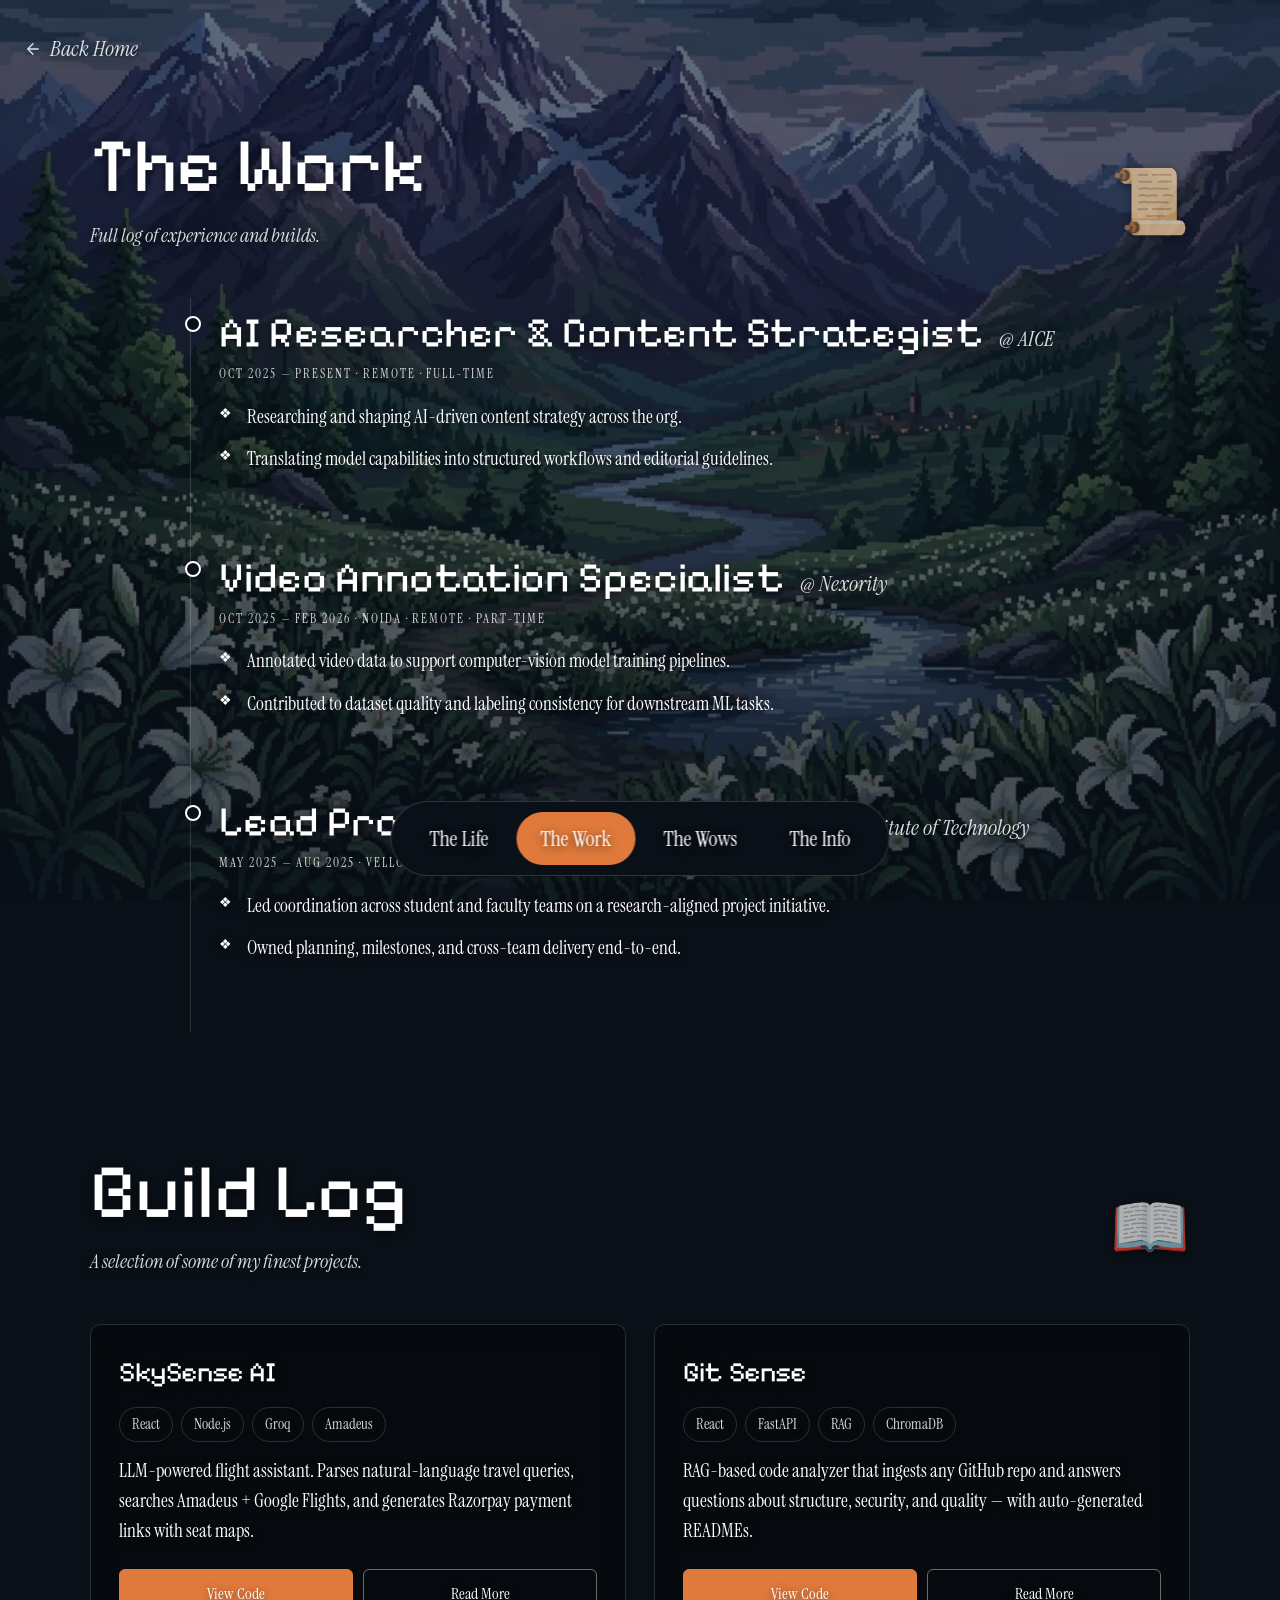
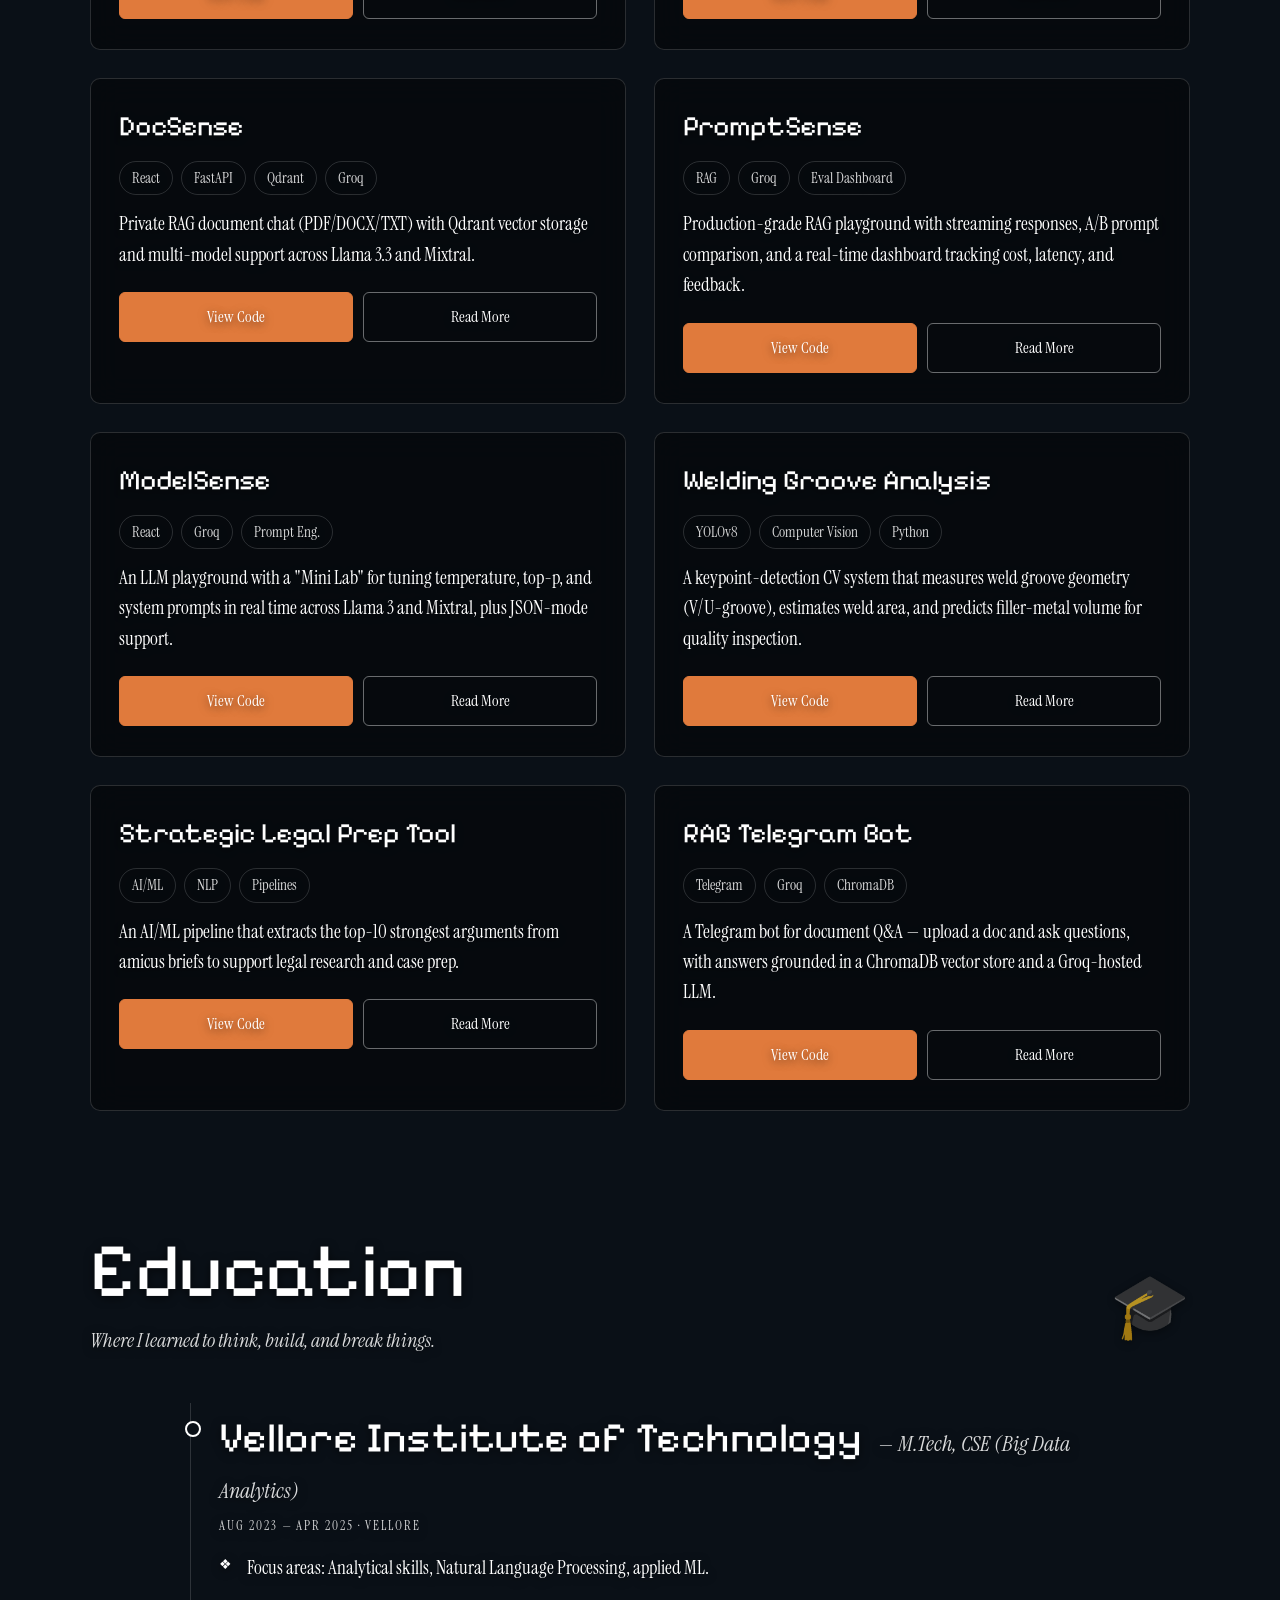
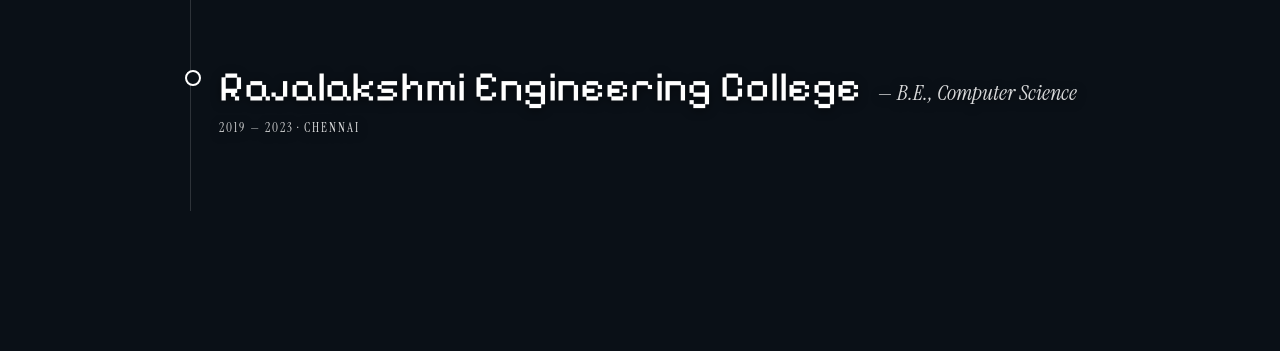
==== work.html @ 26bca6f2 "Initial portfolio site" ====
<!DOCTYPE html>
<html lang="en">
<head>
<meta charset="UTF-8" />
<meta name="viewport" content="width=device-width, initial-scale=1.0" />
<title>The Work — Palani Prashanth</title>
<link rel="preconnect" href="https://fonts.googleapis.com" />
<link rel="preconnect" href="https://fonts.gstatic.com" crossorigin />
<link href="https://fonts.googleapis.com/css2?family=Instrument+Serif:ital@0;1&family=Pixelify+Sans:wght@400;500;600;700&display=swap" rel="stylesheet" />
<link rel="stylesheet" href="styles.css" />
<meta name="description" content="Full log of experience and builds." />
<meta name="author" content="Palani Prashanth" />
<meta name="theme-color" content="#0a1017" />
<link rel="icon" type="image/svg+xml" href="favicon.svg" />
<meta property="og:type" content="website" />
<meta property="og:title" content="The Work — Palani Prashanth" />
<meta property="og:description" content="Full log of experience and builds." />
<meta property="og:image" content="bg.webp" />
<meta name="twitter:card" content="summary_large_image" />
<meta name="twitter:title" content="The Work — Palani Prashanth" />
<meta name="twitter:description" content="Full log of experience and builds." />
<meta name="twitter:image" content="bg.webp" />
</head>
<body>

<a href="index.html" class="back">
  <svg viewBox="0 0 24 24" fill="none" stroke="currentColor" stroke-width="1.8" stroke-linecap="round" stroke-linejoin="round"><path d="M19 12H5M12 19l-7-7 7-7"/></svg>
  Back Home
</a>

<header class="section-head fade" style="margin-top: 60px; max-width: 1100px; margin-left:auto; margin-right:auto;">
  <div class="titles">
    <h2>The Work</h2>
    <p>Full log of experience and builds.</p>
  </div>
  <div class="icon">📜</div>
</header>

<section class="section reveal" style="margin-top: 40px;">
  <div class="timeline fade-1">

    <div class="tl-item reveal">
      <h3>AI Researcher &amp; Content Strategist <small>@ AICE</small></h3>
      <div class="tl-meta">OCT 2025 — PRESENT · REMOTE · FULL-TIME</div>
      <ul>
        <li>Researching and shaping AI-driven content strategy across the org.</li>
        <li>Translating model capabilities into structured workflows and editorial guidelines.</li>
      </ul>
    </div>

    <div class="tl-item reveal">
      <h3>Video Annotation Specialist <small>@ Nexority</small></h3>
      <div class="tl-meta">OCT 2025 — FEB 2026 · NOIDA · REMOTE · PART-TIME</div>
      <ul>
        <li>Annotated video data to support computer-vision model training pipelines.</li>
        <li>Contributed to dataset quality and labeling consistency for downstream ML tasks.</li>
      </ul>
    </div>

    <div class="tl-item reveal">
      <h3>Lead Project Coordinator <small>@ Vellore Institute of Technology</small></h3>
      <div class="tl-meta">MAY 2025 — AUG 2025 · VELLORE · HYBRID · FREELANCE</div>
      <ul>
        <li>Led coordination across student and faculty teams on a research-aligned project initiative.</li>
        <li>Owned planning, milestones, and cross-team delivery end-to-end.</li>
      </ul>
    </div>

  </div>
</section>

<section class="section reveal">
  <div class="section-head">
    <div class="titles">
      <h2>Build Log</h2>
      <p>A selection of some of my finest projects.</p>
    </div>
    <div class="icon">📖</div>
  </div>

  <div class="projects">
    <article class="project reveal">
      <h3>SkySense AI</h3>
      <div class="tags"><span class="tag">React</span><span class="tag">Node.js</span><span class="tag">Groq</span><span class="tag">Amadeus</span></div>
      <p>LLM-powered flight assistant. Parses natural-language travel queries, searches Amadeus + Google Flights, and generates Razorpay payment links with seat maps.</p>
      <div class="actions">
        <a class="btn btn-primary" href="https://github.com/palaniprashanth01/skysense-ai" target="_blank" rel="noopener">View Code</a>
        <a class="btn btn-ghost" href="https://github.com/palaniprashanth01/skysense-ai#readme" target="_blank" rel="noopener">Read More</a>
      </div>
    </article>

    <article class="project reveal">
      <h3>Git Sense</h3>
      <div class="tags"><span class="tag">React</span><span class="tag">FastAPI</span><span class="tag">RAG</span><span class="tag">ChromaDB</span></div>
      <p>RAG-based code analyzer that ingests any GitHub repo and answers questions about structure, security, and quality — with auto-generated READMEs.</p>
      <div class="actions">
        <a class="btn btn-primary" href="https://github.com/palaniprashanth01/Git-Sense" target="_blank" rel="noopener">View Code</a>
        <a class="btn btn-ghost" href="https://github.com/palaniprashanth01/Git-Sense#readme" target="_blank" rel="noopener">Read More</a>
      </div>
    </article>

    <article class="project reveal">
      <h3>DocSense</h3>
      <div class="tags"><span class="tag">React</span><span class="tag">FastAPI</span><span class="tag">Qdrant</span><span class="tag">Groq</span></div>
      <p>Private RAG document chat (PDF/DOCX/TXT) with Qdrant vector storage and multi-model support across Llama 3.3 and Mixtral.</p>
      <div class="actions">
        <a class="btn btn-primary" href="https://github.com/palaniprashanth01/Docsense" target="_blank" rel="noopener">View Code</a>
        <a class="btn btn-ghost" href="https://github.com/palaniprashanth01/Docsense#readme" target="_blank" rel="noopener">Read More</a>
      </div>
    </article>

    <article class="project reveal">
      <h3>PromptSense</h3>
      <div class="tags"><span class="tag">RAG</span><span class="tag">Groq</span><span class="tag">Eval Dashboard</span></div>
      <p>Production-grade RAG playground with streaming responses, A/B prompt comparison, and a real-time dashboard tracking cost, latency, and feedback.</p>
      <div class="actions">
        <a class="btn btn-primary" href="https://github.com/palaniprashanth01/Prompt-Sense" target="_blank" rel="noopener">View Code</a>
        <a class="btn btn-ghost" href="https://github.com/palaniprashanth01/Prompt-Sense#readme" target="_blank" rel="noopener">Read More</a>
      </div>
    </article>

    <article class="project reveal">
      <h3>ModelSense</h3>
      <div class="tags"><span class="tag">React</span><span class="tag">Groq</span><span class="tag">Prompt Eng.</span></div>
      <p>An LLM playground with a "Mini Lab" for tuning temperature, top-p, and system prompts in real time across Llama 3 and Mixtral, plus JSON-mode support.</p>
      <div class="actions">
        <a class="btn btn-primary" href="https://github.com/palaniprashanth01/ModelSense" target="_blank" rel="noopener">View Code</a>
        <a class="btn btn-ghost" href="https://github.com/palaniprashanth01/ModelSense#readme" target="_blank" rel="noopener">Read More</a>
      </div>
    </article>

    <article class="project reveal">
      <h3>Welding Groove Analysis</h3>
      <div class="tags"><span class="tag">YOLOv8</span><span class="tag">Computer Vision</span><span class="tag">Python</span></div>
      <p>A keypoint-detection CV system that measures weld groove geometry (V/U-groove), estimates weld area, and predicts filler-metal volume for quality inspection.</p>
      <div class="actions">
        <a class="btn btn-primary" href="https://github.com/palaniprashanth01/AI-Powered-Welding-Groove-Analysis-System-using-YOLOv8" target="_blank" rel="noopener">View Code</a>
        <a class="btn btn-ghost" href="https://github.com/palaniprashanth01/AI-Powered-Welding-Groove-Analysis-System-using-YOLOv8#readme" target="_blank" rel="noopener">Read More</a>
      </div>
    </article>

    <article class="project reveal">
      <h3>Strategic Legal Prep Tool</h3>
      <div class="tags"><span class="tag">AI/ML</span><span class="tag">NLP</span><span class="tag">Pipelines</span></div>
      <p>An AI/ML pipeline that extracts the top-10 strongest arguments from amicus briefs to support legal research and case prep.</p>
      <div class="actions">
        <a class="btn btn-primary" href="https://github.com/palaniprashanth01/Developing-a-Strategic-Legal-Preparation-Tool-" target="_blank" rel="noopener">View Code</a>
        <a class="btn btn-ghost" href="https://github.com/palaniprashanth01/Developing-a-Strategic-Legal-Preparation-Tool-#readme" target="_blank" rel="noopener">Read More</a>
      </div>
    </article>

    <article class="project reveal">
      <h3>RAG Telegram Bot</h3>
      <div class="tags"><span class="tag">Telegram</span><span class="tag">Groq</span><span class="tag">ChromaDB</span></div>
      <p>A Telegram bot for document Q&amp;A — upload a doc and ask questions, with answers grounded in a ChromaDB vector store and a Groq-hosted LLM.</p>
      <div class="actions">
        <a class="btn btn-primary" href="https://github.com/palaniprashanth01/rag-telegram-bot" target="_blank" rel="noopener">View Code</a>
        <a class="btn btn-ghost" href="https://github.com/palaniprashanth01/rag-telegram-bot#readme" target="_blank" rel="noopener">Read More</a>
      </div>
    </article>
  </div>
</section>

<section class="section reveal">
  <div class="section-head">
    <div class="titles">
      <h2>Education</h2>
      <p>Where I learned to think, build, and break things.</p>
    </div>
    <div class="icon">🎓</div>
  </div>

  <div class="timeline">
    <div class="tl-item reveal">
      <h3>Vellore Institute of Technology <small>— M.Tech, CSE (Big Data Analytics)</small></h3>
      <div class="tl-meta">AUG 2023 — APR 2025 · VELLORE</div>
      <ul>
        <li>Focus areas: Analytical skills, Natural Language Processing, applied ML.</li>
      </ul>
    </div>
    <div class="tl-item reveal">
      <h3>Rajalakshmi Engineering College <small>— B.E., Computer Science</small></h3>
      <div class="tl-meta">2019 — 2023 · CHENNAI</div>
    </div>
  </div>
</section>



<nav class="bottom-nav">
  <a href="index.html">The Life</a>
  <a href="work.html" class="active">The Work</a>
  <a href="wows.html">The Wows</a>
  <a href="contact.html">The Info</a>
</nav>


<script>
  const observer = new IntersectionObserver((entries) => {
    entries.forEach(entry => {
      if (entry.isIntersecting) {
        entry.target.classList.add("active");
      }
    });
  }, { threshold: 0.1 });

  document.querySelectorAll(".reveal").forEach(el => observer.observe(el));
</script>
</body>

</html>
---- styles.css ----
/* ============================================================
   Shared styles — Portfolio (inspired by hrsht.me design)
   ============================================================ */

:root {
  --bg: #0a1017;
  --text: #ffffff;
  --brand: #ffffff;
  --brand-dark: #dddddd;
  --accent: #e07a3c;
  --accent-dark: #c2632a;
  --muted: rgba(255, 255, 255, 0.85);
  --grid: transparent;
  --card-border: rgba(255, 255, 255, 0.15);
  --card-bg: rgba(0, 0, 0, 0.4);
}

* { box-sizing: border-box; margin: 0; padding: 0; }

html { scroll-behavior: smooth; }

body {
  background-color: var(--bg);
  background-image: linear-gradient(rgba(10, 16, 23, 0.55), rgba(10, 16, 23, 0.75)), url('bg.webp');
  background-size: cover;
  background-position: center bottom;
  background-attachment: fixed;
  color: var(--text);
  text-shadow: 0 2px 10px rgba(0, 0, 0, 0.6);
  font-family: "Instrument Serif", Georgia, serif;
  font-size: 18px;
  line-height: 1.5;
  min-height: 100vh;
  -webkit-font-smoothing: antialiased;
  padding: 32px 24px 140px;
}

a { color: inherit; text-decoration: none; }

/* ---------- Back link ---------- */
.back {
  display: inline-flex;
  align-items: center;
  gap: 8px;
  color: var(--muted);
  font-style: italic;
  font-size: 22px;
  transition: color .2s ease;
}
.back:hover { color: var(--brand); }
.back svg { width: 18px; height: 18px; }

/* ---------- Layout ---------- */
.container { max-width: 1100px; margin: 0 auto; }
.narrow { max-width: 720px; margin: 0 auto; }

/* ---------- Headings ---------- */
.display {
  font-family: "Pixelify Sans", "Instrument Serif", serif;
  font-weight: 700;
  font-size: clamp(64px, 12vw, 152px);
  color: #ffffff;
  letter-spacing: 0.02em;
  line-height: 1.05;
  text-shadow: 0 4px 18px rgba(0, 0, 0, 0.85);
}
.display-md {
  font-family: "Pixelify Sans", "Instrument Serif", serif;
  font-weight: 700;
  font-size: clamp(48px, 7vw, 100px);
  color: #ffffff;
  line-height: 1.05;
  text-shadow: 0 4px 16px rgba(0, 0, 0, 0.85);
}
.subtitle {
  font-size: 24px;
  color: var(--text);
  opacity: 1;
}

.italic { font-style: italic; }

/* ---------- Hero (home) ---------- */
.hero {
  min-height: 70vh;
  display: flex;
  flex-direction: column;
  justify-content: center;
  align-items: center;
  text-align: center;
  padding: 40px 0 80px;
  animation: fadeUp .8s ease both;
}
.hero h1 { text-align: center; }
.hero .tag {
  margin-top: 28px;
  font-size: 26px;
  color: var(--text);
  opacity: 1;
}
.hero .tag em {
  font-style: italic;
  font-weight: 600;
  text-decoration: underline wavy var(--brand) 1.5px;
  text-underline-offset: 6px;
}
.hero .bio {
  margin-top: 22px;
  max-width: 720px;
  font-size: 22px;
  line-height: 1.6;
  color: var(--text);
}
.hero .bio em {
  font-style: italic;
  font-weight: 600;
  color: var(--accent);
}

/* ---------- Choose Path divider ---------- */
.path-divider {
  display: flex; align-items: center; justify-content: center;
  gap: 18px;
  letter-spacing: 0.25em;
  font-size: 14px;
  color: var(--muted);
  margin: 60px 0 28px;
  text-transform: uppercase;
}
.path-divider::before, .path-divider::after {
  content: ""; width: 60px; height: 1px; background: var(--card-border);
}

/* ---------- Path cards ---------- */
.paths {
  display: grid;
  grid-template-columns: repeat(3, 1fr);
  gap: 20px;
  max-width: 1100px;
  margin: 0 auto;
}
.path-card {
  position: relative;
  border: 1px solid var(--card-border);
  border-radius: 8px;
  padding: 24px 28px 36px;
  min-height: 200px;
  background: var(--card-bg);
  backdrop-filter: blur(16px);
  -webkit-backdrop-filter: blur(16px);
  display: flex;
  flex-direction: column;
  justify-content: space-between;
  transition: transform .25s ease, background .25s ease, border-color .25s ease;
}
.path-card:hover {
  transform: translateY(-3px);
  background: rgba(255, 255, 255, 0.12);
  border-color: var(--brand);
}
.path-card .row1 { display: flex; justify-content: space-between; align-items: center; color: var(--muted); font-style: italic; font-size: 22px; }
.path-card .row1 svg { width: 22px; height: 22px; transition: transform .2s ease; }
.path-card:hover .row1 svg { transform: translateX(4px); color: var(--brand); }
.path-card .name {
  font-family: "Pixelify Sans", "Instrument Serif", serif;
  font-size: 56px;
  text-align: right;
  color: var(--brand);
  line-height: 1;
}

/* ---------- Section headers ---------- */
.section { margin-top: 120px; max-width: 1100px; margin-left: auto; margin-right: auto; }
.section-head {
  display: flex; align-items: flex-end; justify-content: space-between;
  gap: 24px; margin-bottom: 48px;
}
.section-head .titles h2 {
  font-family: "Pixelify Sans", "Instrument Serif", serif;
  font-weight: 400;
  font-size: clamp(48px, 6vw, 84px);
  color: var(--brand);
  line-height: 1.05;
}
.section-head .titles p { margin-top: 14px; color: var(--muted); font-style: italic; font-size: 20px; }
.section-head .icon { font-size: 64px; opacity: 0.7; }

/* ---------- Project (build log) cards ---------- */
.projects {
  display: grid;
  grid-template-columns: repeat(2, 1fr);
  gap: 28px;
}
.project {
  border: 1px solid var(--card-border);
  border-radius: 10px;
  padding: 26px 28px 30px;
  background: var(--card-bg);
  backdrop-filter: blur(16px);
  -webkit-backdrop-filter: blur(16px);
  transition: transform .25s ease, border-color .25s ease;
}
.project:hover { transform: translateY(-3px); border-color: var(--brand); }
.project h3 {
  font-family: "Pixelify Sans", "Instrument Serif", serif;
  font-weight: 400;
  font-size: 28px;
  color: var(--brand);
  margin-bottom: 14px;
}
.tags { display: flex; flex-wrap: wrap; gap: 8px; margin-bottom: 14px; }
.tag {
  font-size: 15px;
  padding: 5px 12px;
  border: 1px solid var(--card-border);
  border-radius: 999px;
  color: var(--muted);
}
.project p { font-size: 19px; color: var(--text); opacity: 1; line-height: 1.6; }
.project .actions { display: grid; grid-template-columns: 1fr 1fr; gap: 10px; margin-top: 22px; }
.btn {
  text-align: center;
  padding: 12px 16px;
  border-radius: 6px;
  border: 1px solid var(--card-border);
  font-size: 16px;
  transition: background .2s ease, color .2s ease, border-color .2s ease;
}
.btn-primary { background: var(--accent); color: #ffffff; border-color: var(--accent); }
.btn-primary:hover { background: var(--accent-dark); border-color: var(--accent-dark); }
.btn-ghost { color: #ffffff; border-color: rgba(255,255,255,0.4); }
.btn-ghost:hover { border-color: #ffffff; background: rgba(255,255,255,0.08); }

/* ---------- Timeline (Work page) ---------- */
.timeline {
  position: relative;
  padding-left: 28px;
  border-left: 1.5px solid var(--card-border);
  max-width: 900px;
  margin: 0 auto;
}
.tl-item { padding: 12px 0 56px; position: relative; }
.tl-item::before {
  content: "";
  position: absolute;
  left: -34px; top: 18px;
  width: 12px; height: 12px;
  background: var(--bg);
  border: 2px solid var(--brand);
  border-radius: 50%;
}
.tl-item h3 {
  font-family: "Pixelify Sans", "Instrument Serif", serif;
  font-weight: 400;
  font-size: 42px;
  color: var(--brand);
  line-height: 1.1;
}
.tl-item h3 small { font-style: italic; color: var(--muted); font-size: 22px; font-family: "Instrument Serif", serif; margin-left: 8px; }
.tl-meta { letter-spacing: 0.15em; text-transform: uppercase; color: var(--muted); font-size: 13px; margin: 8px 0 18px; }
.tl-item ul { list-style: none; padding: 0; }
.tl-item li {
  display: grid;
  grid-template-columns: 18px 1fr;
  gap: 10px;
  margin-bottom: 12px;
  font-size: 19px;
  color: var(--text);
  line-height: 1.6;
}
.tl-item li::before {
  content: "❖";
  color: var(--brand);
  font-size: 14px;
  line-height: 1.7;
}

/* ---------- Wows list ---------- */
.wows-list { display: flex; flex-direction: column; gap: 18px; max-width: 900px; margin: 0 auto; }
.wow {
  display: flex; align-items: center; justify-content: space-between;
  border: 1px solid var(--card-border);
  border-radius: 10px;
  padding: 28px 32px;
  background: var(--card-bg);
  backdrop-filter: blur(16px);
  -webkit-backdrop-filter: blur(16px);
  transition: transform .25s ease, border-color .25s ease;
}
.wow:hover { transform: translateY(-2px); border-color: var(--brand); }
.wow h3 {
  font-family: "Pixelify Sans", "Instrument Serif", serif;
  font-weight: 400;
  font-size: 32px;
  color: var(--brand);
  margin-bottom: 6px;
}
.wow p { color: var(--muted); font-style: italic; font-size: 18px; }
.wow .num { color: var(--muted); font-style: italic; font-size: 20px; }
.wow.locked { opacity: 0.5; }
.wow.locked h3 { color: var(--muted); }

/* ---------- Bottom nav (no sound) ---------- */
.bottom-nav {
  position: fixed;
  bottom: 24px;
  left: 50%;
  transform: translateX(-50%);
  background: var(--bg);
  border: 1px solid var(--card-border);
  border-radius: 999px;
  padding: 10px 14px;
  backdrop-filter: blur(16px);
  -webkit-backdrop-filter: blur(16px);
  display: flex;
  align-items: center;
  gap: 4px;
  box-shadow: 0 2px 14px rgba(60, 70, 50, 0.08);
  z-index: 50;
}
.bottom-nav a {
  font-size: 22px;
  padding: 10px 24px;
  border-radius: 999px;
  color: var(--text);
  transition: background .2s ease, color .2s ease;
}
.bottom-nav a:hover { color: var(--brand); }
.bottom-nav a.active {
  background: var(--accent);
  color: #ffffff;
}

/* ---------- Animations ---------- */
@keyframes fadeUp {
  from { opacity: 0; transform: translateY(12px); }
  to { opacity: 1; transform: translateY(0); }
}
.fade { animation: fadeUp .8s ease both; }
.fade-1 { animation: fadeUp .8s .1s ease both; }
.fade-2 { animation: fadeUp .8s .2s ease both; }
.fade-3 { animation: fadeUp .8s .3s ease both; }

/* ---------- Responsive ---------- */
@media (max-width: 900px) {
  .paths { grid-template-columns: 1fr; }
  .projects { grid-template-columns: 1fr; }
  .section-head { flex-direction: column; align-items: flex-start; }
  .wow { flex-direction: column; align-items: flex-start; gap: 6px; }
  .timeline { padding-left: 22px; }
  .tl-item h3 { font-size: 28px; }
}

@media (max-width: 600px) {
  body { padding: 24px 16px 130px; }
  .hero { min-height: 60vh; }
  .bottom-nav a { padding: 6px 10px; font-size: 14px; }
}

/* ---------- Skills / Backpack ---------- */
.skills-grid {
  display: grid;
  grid-template-columns: repeat(auto-fit, minmax(280px, 1fr));
  gap: 24px;
}
.skill-category {
  border: 1px solid var(--card-border);
  border-radius: 10px;
  padding: 24px;
  background: var(--card-bg);
  backdrop-filter: blur(16px);
  -webkit-backdrop-filter: blur(16px);
  transition: transform .25s ease, border-color .25s ease;
}
.skill-category:hover { transform: translateY(-3px); border-color: var(--brand); }
.skill-category h3 {
  font-family: "Pixelify Sans", "Instrument Serif", serif;
  font-size: 22px;
  color: var(--brand);
  margin-bottom: 16px;
  font-weight: 400;
}

/* ---------- GitHub Realm ---------- */
.gh-realm-card {
  display: block;
  border: 1px solid var(--card-border);
  border-radius: 10px;
  padding: 30px;
  background: var(--card-bg);
  backdrop-filter: blur(16px);
  -webkit-backdrop-filter: blur(16px);
  transition: transform .25s ease, border-color .25s ease;
  text-decoration: none;
  color: inherit;
}
.gh-realm-card:hover { transform: translateY(-3px); border-color: var(--brand); }
.gh-stats-header {
  display: flex;
  justify-content: space-between;
  align-items: center;
  margin-bottom: 24px;
  flex-wrap: wrap;
  gap: 16px;
}
.gh-user {
  display: flex;
  align-items: center;
  gap: 10px;
  font-size: 20px;
  color: var(--brand);
  font-weight: 500;
}
.gh-user svg { width: 24px; height: 24px; }
.gh-contributions {
  font-size: 18px;
  color: var(--muted);
  font-style: italic;
}
.gh-contributions strong {
  color: #39d353; /* GitHub green */
  font-size: 24px;
  font-style: normal;
  font-weight: 700;
}
.gh-graph {
  background: rgba(0, 0, 0, 0.2);
  border-radius: 6px;
  padding: 16px;
  border: 1px solid rgba(255, 255, 255, 0.05);
}
.gh-grid {
  display: flex;
  gap: 4px;
  flex-wrap: wrap;
  justify-content: flex-start;
}
.gh-day {
  width: 14px;
  height: 14px;
  border-radius: 2px;
}
.gh-day.l0 { background: rgba(255, 255, 255, 0.05); }
.gh-day.l1 { background: rgba(57, 211, 83, 0.25); }
.gh-day.l2 { background: rgba(57, 211, 83, 0.50); }
.gh-day.l3 { background: rgba(57, 211, 83, 0.75); }
.gh-day.l4 { background: rgba(57, 211, 83, 1.00); }

/* ---------- Quest Rewards ---------- */
.rewards-list {
  display: flex;
  flex-direction: column;
  gap: 16px;
}
.reward-item {
  display: flex;
  align-items: center;
  gap: 20px;
  border: 1px solid var(--card-border);
  border-radius: 10px;
  padding: 20px 24px;
  background: var(--card-bg);
  backdrop-filter: blur(16px);
  -webkit-backdrop-filter: blur(16px);
  transition: transform .25s ease, border-color .25s ease;
}
.reward-item:hover { transform: translateX(4px); border-color: var(--brand); }
.reward-icon {
  font-size: 32px;
  background: rgba(255, 255, 255, 0.05);
  width: 56px;
  height: 56px;
  display: flex;
  align-items: center;
  justify-content: center;
  border-radius: 50%;
  border: 1px solid var(--card-border);
}
.reward-content h4 {
  font-size: 20px;
  color: var(--brand);
  font-weight: 500;
  margin-bottom: 4px;
}
.reward-content p {
  color: var(--muted);
  font-size: 16px;
  font-style: italic;
}

/* ---------- Rest at the Camp (CTA) ---------- */
.cta-section {
  margin-bottom: 40px;
}
.cta-card {
  display: flex;
  align-items: center;
  justify-content: space-between;
  border: 1px solid var(--brand);
  border-radius: 12px;
  padding: 48px;
  background: linear-gradient(135deg, rgba(255,255,255,0.05) 0%, rgba(255,255,255,0.0) 100%);
  backdrop-filter: blur(20px);
  -webkit-backdrop-filter: blur(20px);
  box-shadow: 0 10px 40px rgba(0,0,0,0.3);
  text-align: left;
  flex-wrap: wrap;
  gap: 24px;
}
.cta-content h2 {
  font-family: "Pixelify Sans", "Instrument Serif", serif;
  font-size: 48px;
  color: var(--brand);
  font-weight: 400;
  margin-bottom: 8px;
}
.cta-content p {
  font-size: 20px;
  color: var(--muted);
  font-style: italic;
}
.cta-action .btn {
  font-size: 18px;
  padding: 16px 32px;
  border-radius: 8px;
}
.cta-action .btn span {
  display: inline-block;
  transition: transform 0.2s ease;
}
.cta-action .btn:hover span {
  transform: translateX(4px);
}

@media (max-width: 768px) {
  .cta-card { flex-direction: column; text-align: center; padding: 32px 24px; }
  .gh-stats-header { flex-direction: column; align-items: flex-start; }
}

/* ---------- AI Toolkit Marquee ---------- */
.marquee-wrapper {
  overflow: hidden;
  position: relative;
  width: 100%;
  display: flex;
  flex-direction: column;
  gap: 16px;
  mask-image: linear-gradient(to right, transparent, black 10%, black 90%, transparent);
  -webkit-mask-image: linear-gradient(to right, transparent, black 10%, black 90%, transparent);
}
.marquee {
  display: flex;
  width: max-content;
}
.marquee-left {
  animation: scroll-left 40s linear infinite;
}
.marquee-right {
  animation: scroll-right 45s linear infinite;
}
.marquee-content {
  display: flex;
  align-items: center;
  gap: 16px;
  padding: 0 8px;
}
.tool-badge {
  display: flex;
  align-items: center;
  gap: 10px;
  padding: 12px 20px;
  background: var(--card-bg);
  border: 1px solid var(--card-border);
  border-radius: 999px;
  color: var(--brand);
  font-family: "Instrument Serif", serif;
  font-size: 18px;
  backdrop-filter: blur(8px);
  -webkit-backdrop-filter: blur(8px);
  transition: transform 0.2s ease, border-color 0.2s ease, background 0.2s ease;
  white-space: nowrap;
}
.tool-badge:hover {
  transform: translateY(-2px);
  border-color: var(--brand);
  background: rgba(255, 255, 255, 0.1);
}
.tool-badge img {
  width: 20px;
  height: 20px;
  object-fit: contain;
}
.tool-badge .emoji {
  font-size: 18px;
}
@keyframes scroll-left {
  0% { transform: translateX(0); }
  100% { transform: translateX(-50%); }
}
@keyframes scroll-right {
  0% { transform: translateX(-50%); }
  100% { transform: translateX(0); }
}

/* ---------- Enhanced Hover & Motion ---------- */
.project:hover, .path-card:hover, .wow:hover, .gh-realm-card:hover, .skill-category:hover, .reward-item:hover, .row:hover {
  transform: translateY(-4px) scale(1.015);
  box-shadow: 0 10px 30px rgba(255, 255, 255, 0.05);
  border-color: var(--brand);
}

/* Floating Icons */
.section-head .icon {
  animation: float 4s ease-in-out infinite;
}

@keyframes float {
  0% { transform: translateY(0px); }
  50% { transform: translateY(-8px); }
  100% { transform: translateY(0px); }
}

/* Gradient Text Shimmer */
.display.shimmer {
  background: linear-gradient(90deg, #ffffff 0%, #a0a0a0 50%, #ffffff 100%);
  background-size: 200% auto;
  color: transparent;
  -webkit-background-clip: text;
  background-clip: text;
  animation: shimmerText 5s linear infinite;
}

@keyframes shimmerText {
  to { background-position: 200% center; }
}

/* Scroll Reveal */
.reveal {
  opacity: 0;
  transform: translateY(30px);
  transition: opacity 0.8s cubic-bezier(0.2, 0.8, 0.2, 1), transform 0.8s cubic-bezier(0.2, 0.8, 0.2, 1);
}
.reveal.active {
  opacity: 1;
  transform: translateY(0);
}
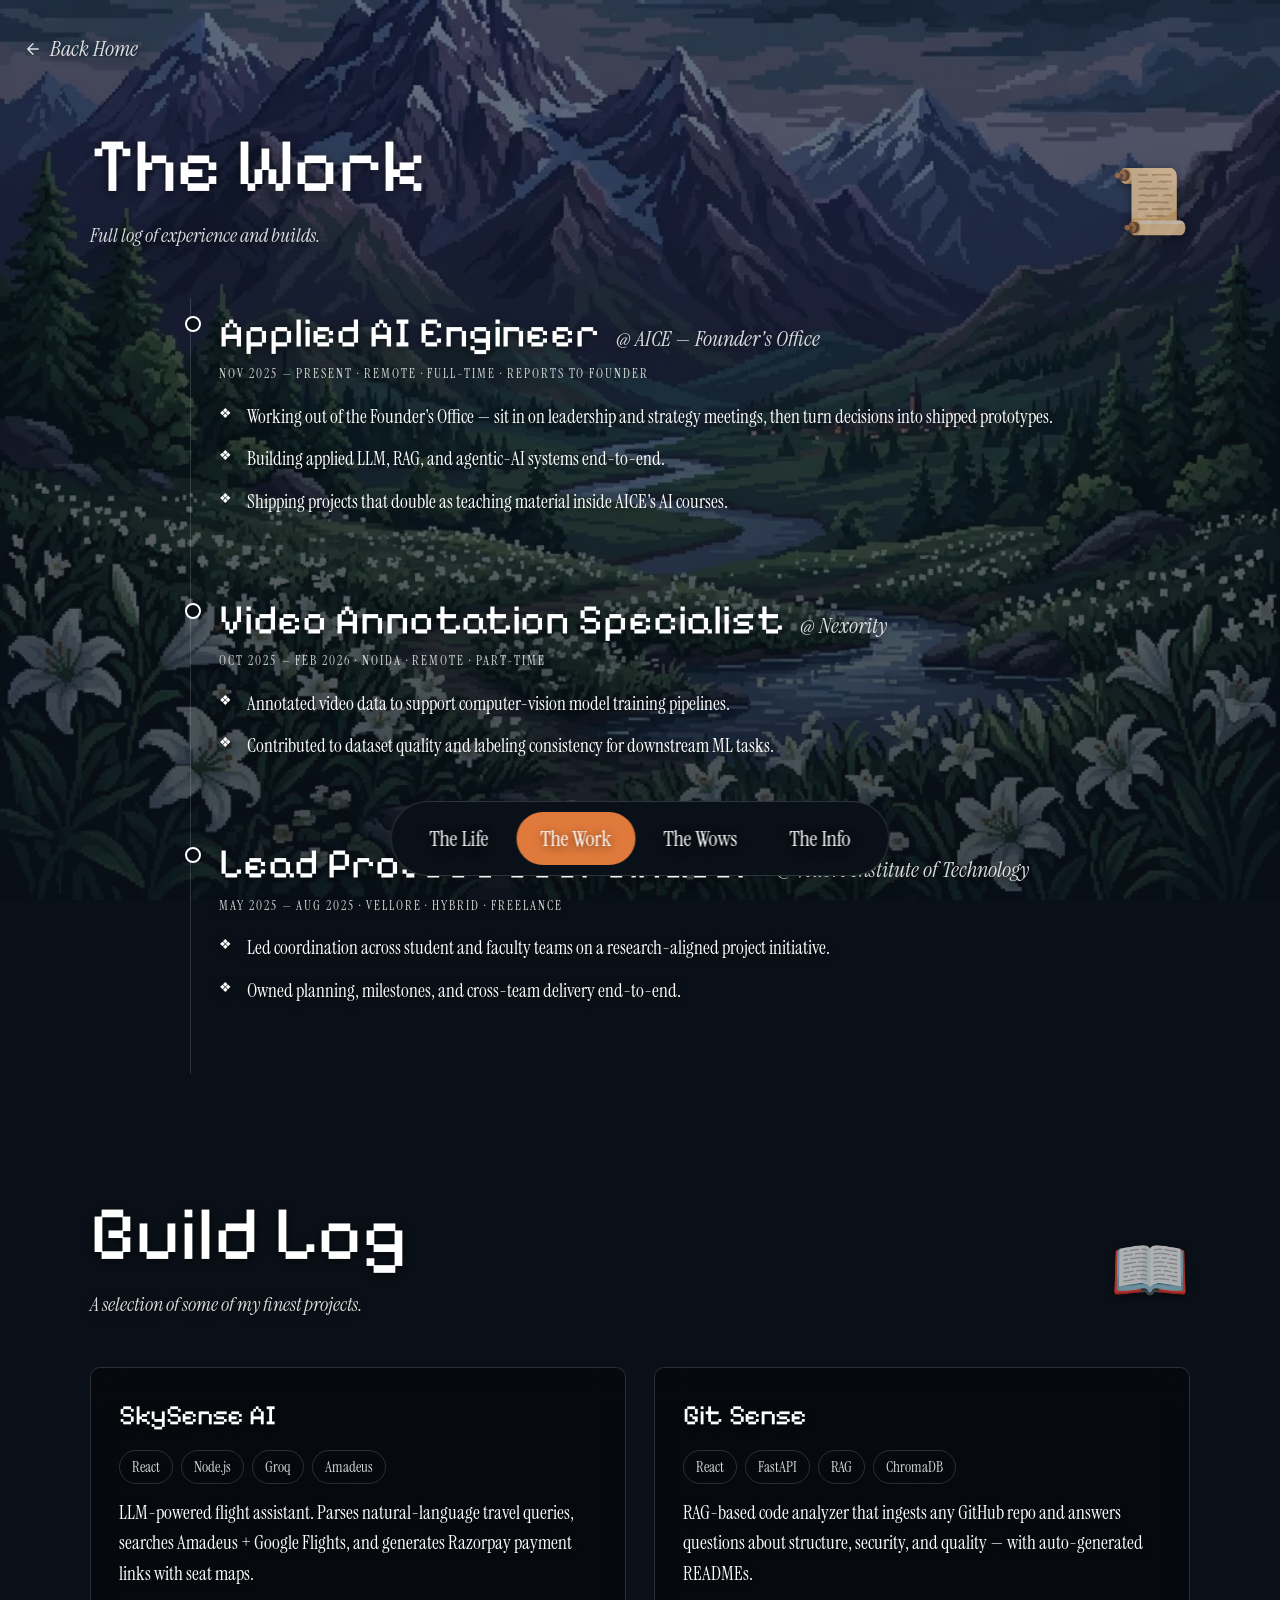
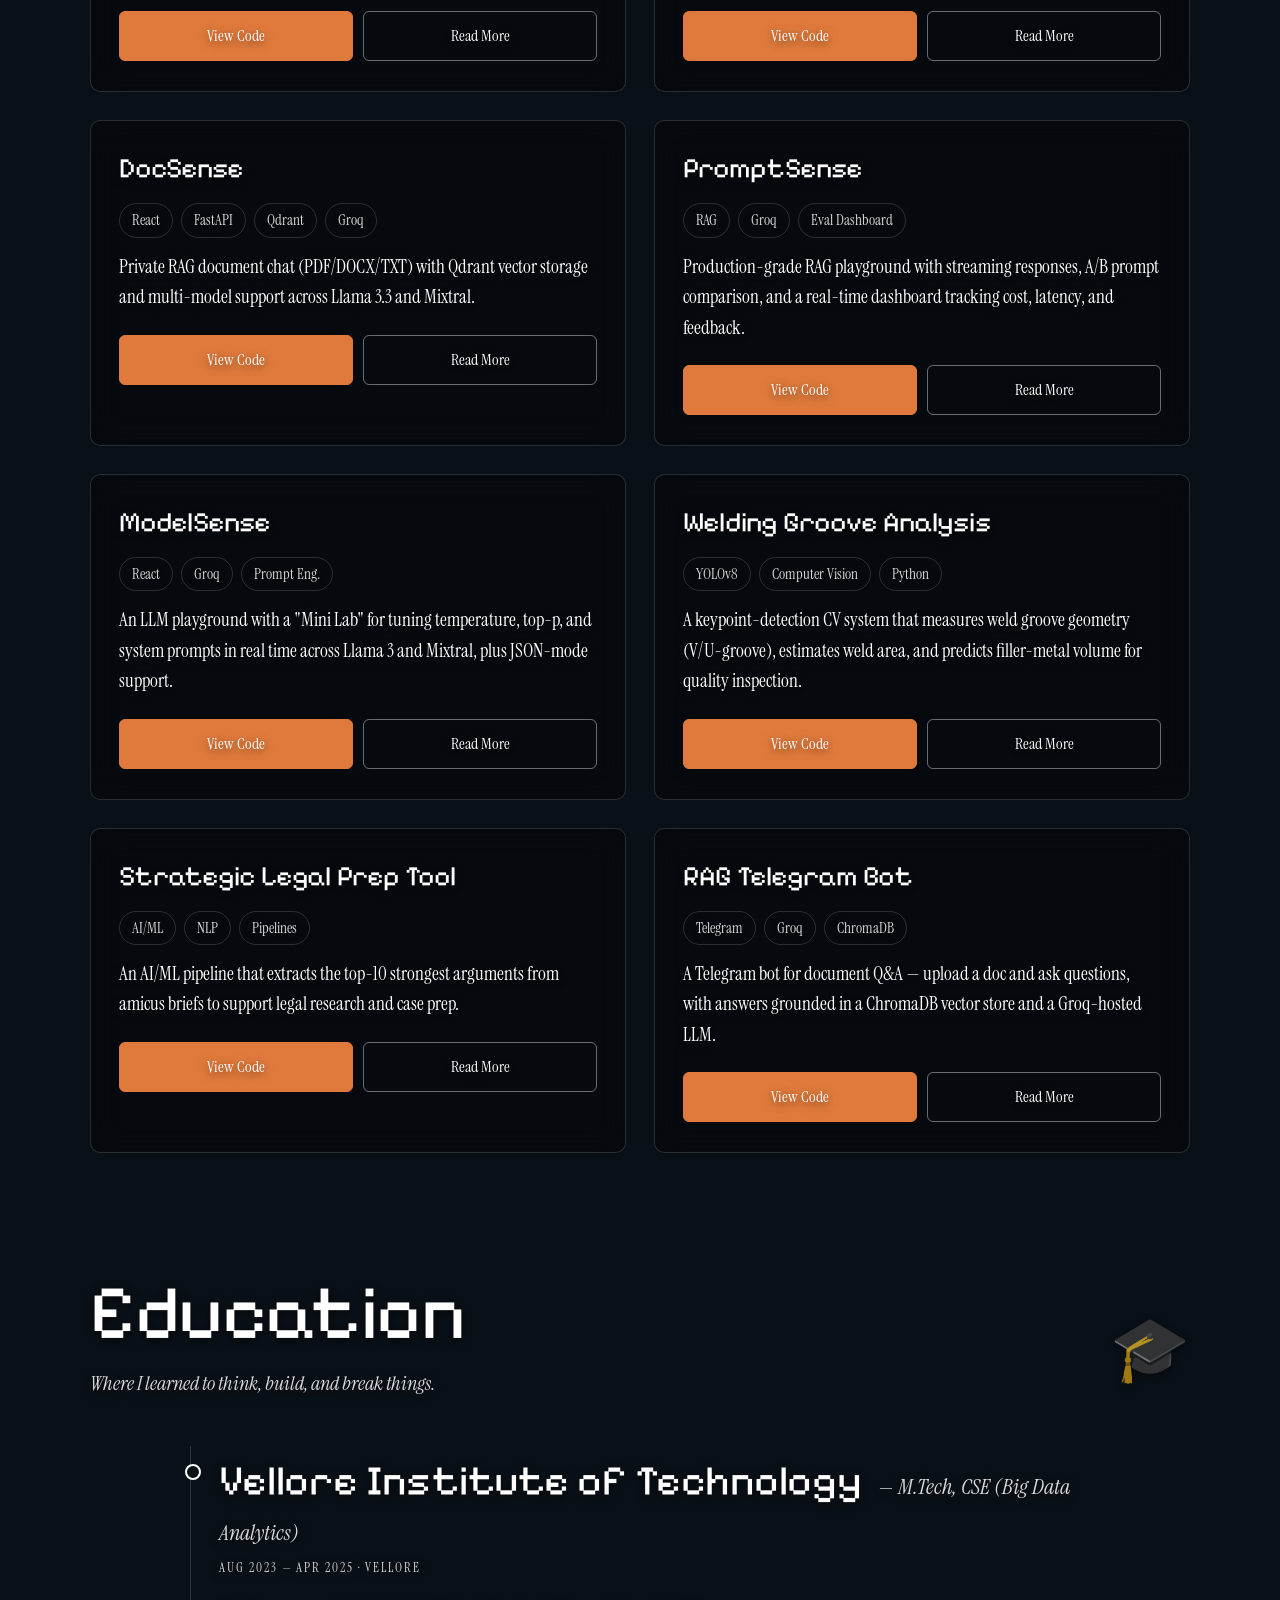
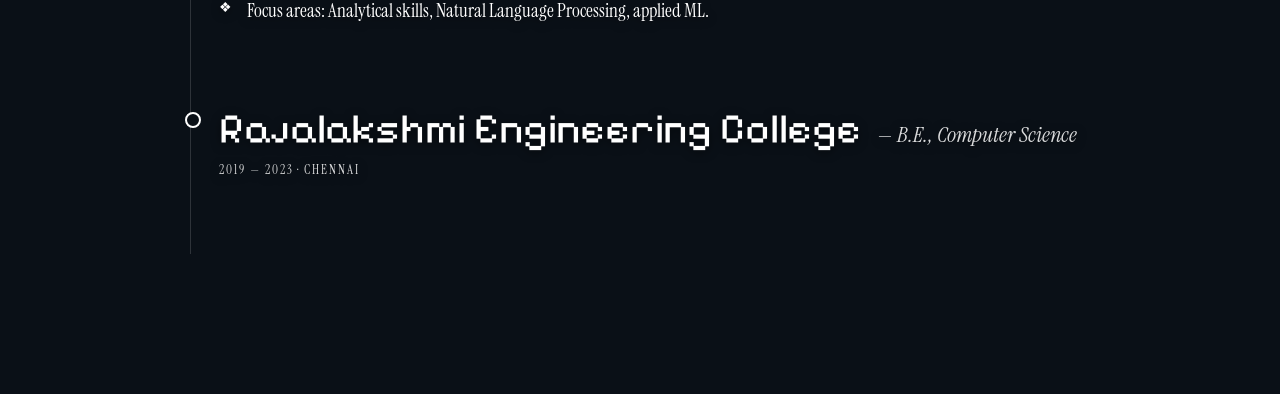
==== commit 24180812: "Update title to Applied AI Engineer (AICE Founder's Office)" ====
--- a/work.html
+++ b/work.html
@@ -40,11 +40,12 @@
   <div class="timeline fade-1">
 
     <div class="tl-item reveal">
-      <h3>AI Researcher &amp; Content Strategist <small>@ AICE</small></h3>
-      <div class="tl-meta">OCT 2025 — PRESENT · REMOTE · FULL-TIME</div>
-      <ul>
-        <li>Researching and shaping AI-driven content strategy across the org.</li>
-        <li>Translating model capabilities into structured workflows and editorial guidelines.</li>
+      <h3>Applied AI Engineer <small>@ AICE — Founder's Office</small></h3>
+      <div class="tl-meta">NOV 2025 — PRESENT · REMOTE · FULL-TIME · REPORTS TO FOUNDER</div>
+      <ul>
+        <li>Working out of the Founder's Office — sit in on leadership and strategy meetings, then turn decisions into shipped prototypes.</li>
+        <li>Building applied LLM, RAG, and agentic-AI systems end-to-end.</li>
+        <li>Shipping projects that double as teaching material inside AICE's AI courses.</li>
       </ul>
     </div>
 
